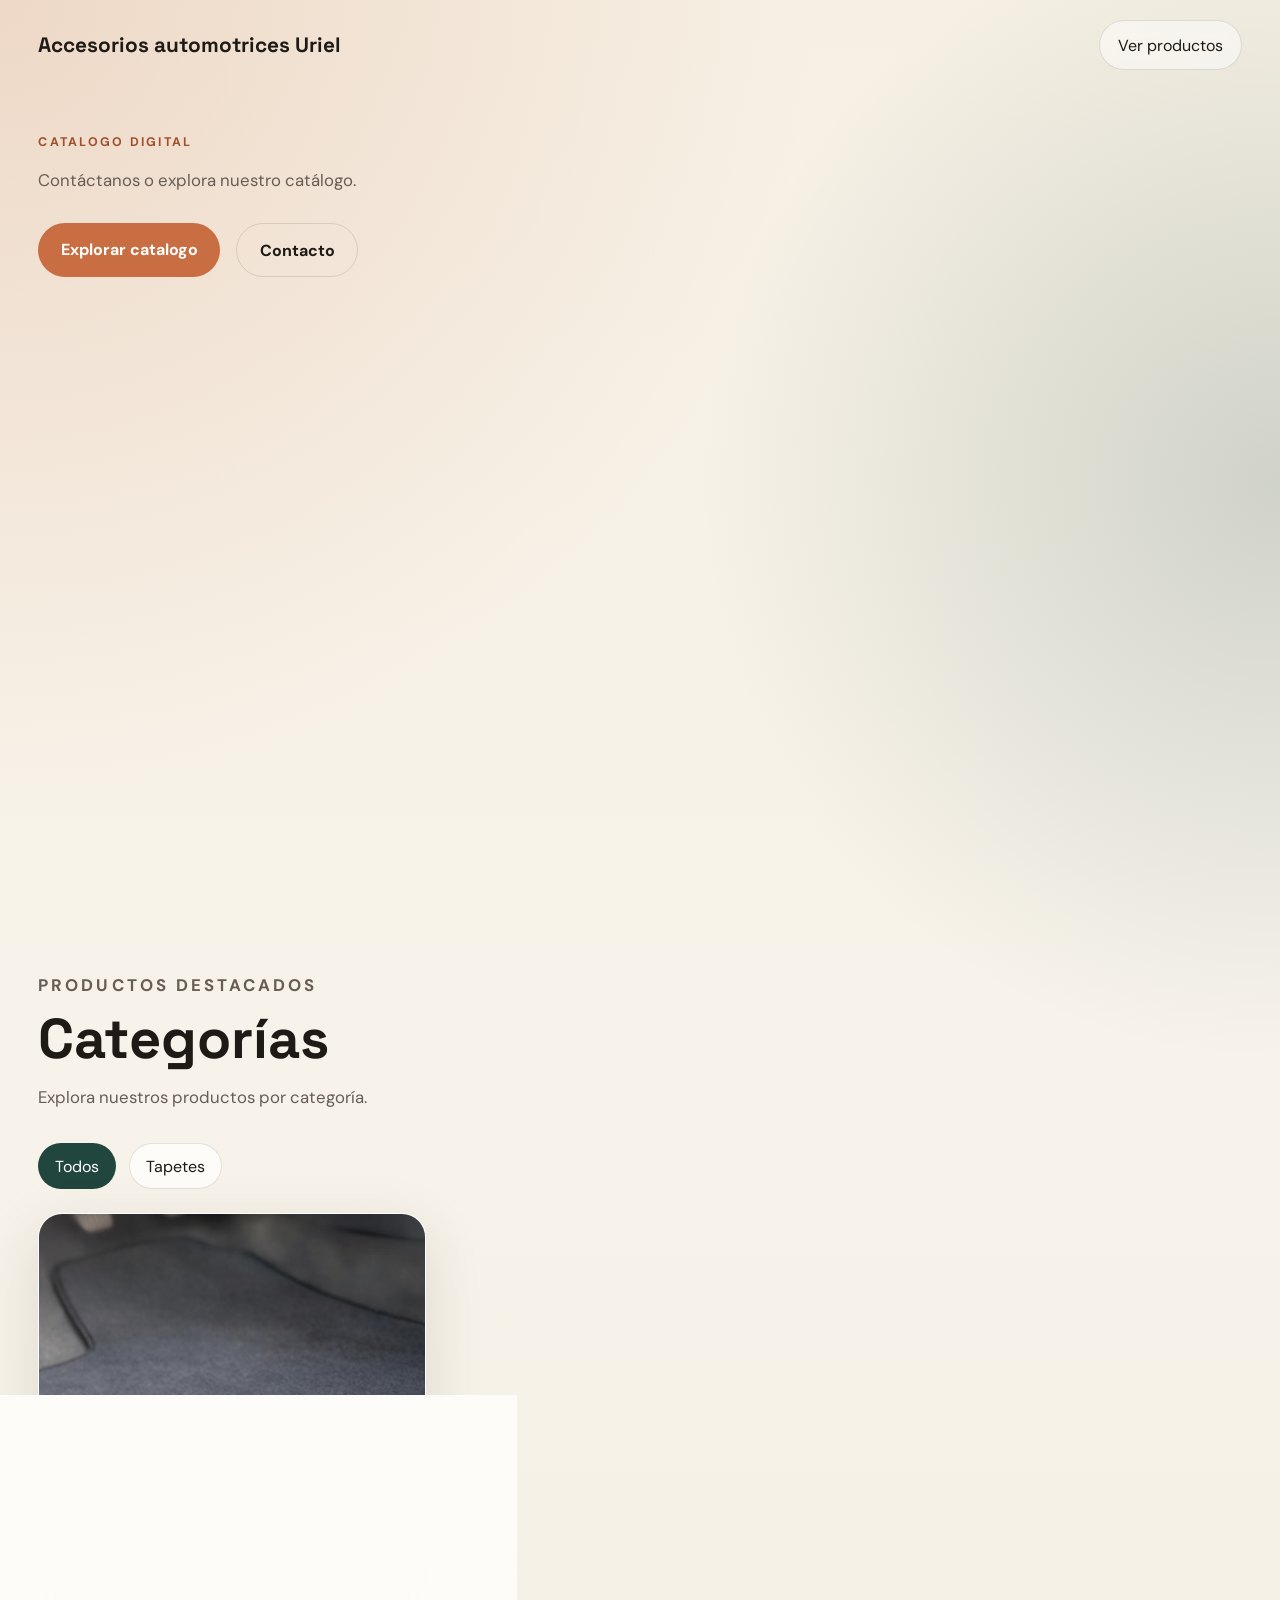
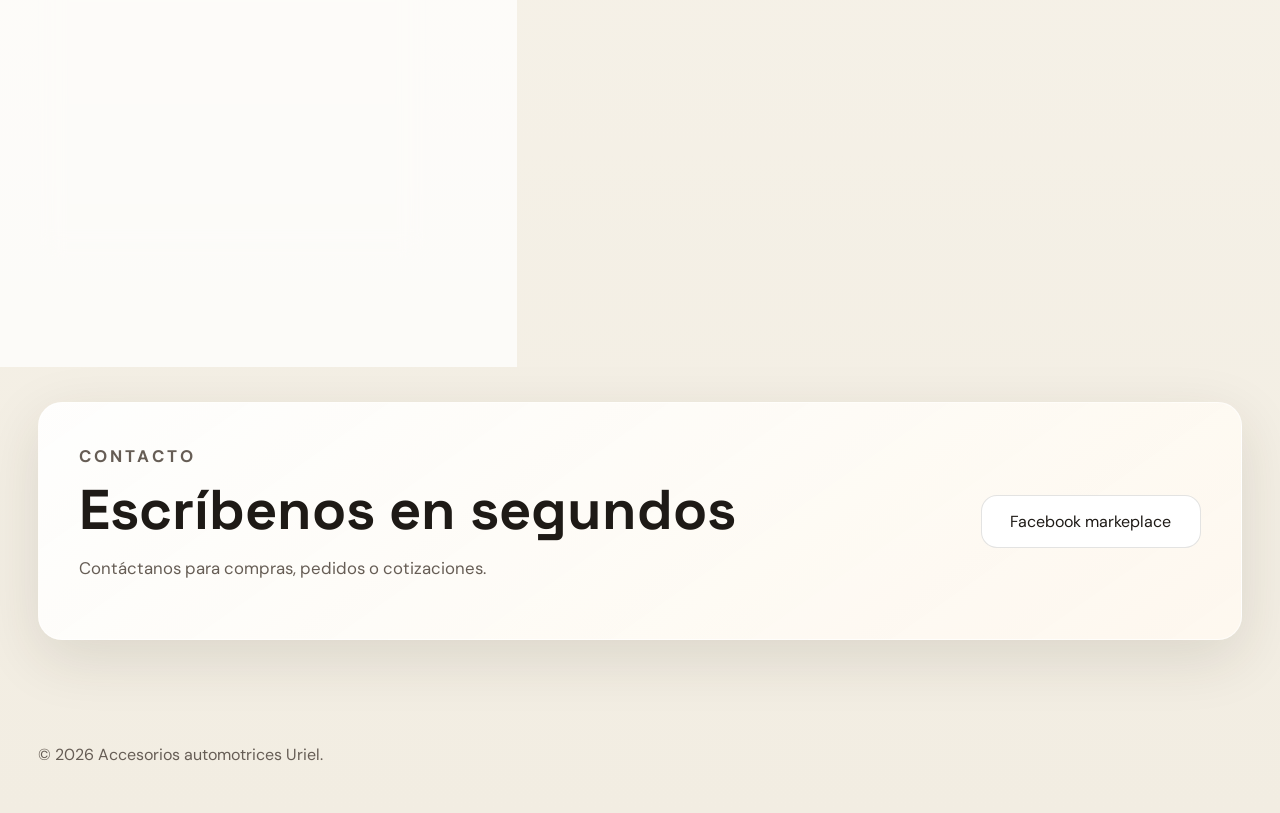
==== index.html @ 3ab57637 "Update index.html" ====
<!DOCTYPE html>
<html lang="es">
<head>
  <meta charset="UTF-8">
  <meta name="viewport" content="width=device-width, initial-scale=1.0">
  <title>Catálogo de Productos</title>
  <meta name="description" content="Catálogo en línea listo para publicar en GitHub Pages.">
  <link rel="preconnect" href="https://fonts.googleapis.com">
  <link rel="preconnect" href="https://fonts.gstatic.com" crossorigin>
  <link href="https://fonts.googleapis.com/css2?family=Space+Grotesk:wght@400;500;700&family=DM+Sans:wght@400;500;700&display=swap" rel="stylesheet">
  <link rel="stylesheet" href="styles.css">
</head>
<body>
 
  <header class="hero">
    <nav class="nav">
      <div class="brand">Accesorios automotrices Uriel</div>
      <a class="nav-link" href="#catalogo">Ver productos</a>
    </nav>
    
    <section class="hero-content">
      <div class="hero-copy">
        <p class="eyebrow">Catalogo digital</p>
        <!-- <h1>Ofrecemos productos ideales para el interior de tu auto</h1> -->
        <p class="hero-text">
         Contáctanos o explora nuestro catálogo.
        </p>
        <div class="hero-actions">
          <a class="button primary" href="#catalogo">Explorar catalogo</a>
          <a class="button secondary" href="#contacto">Contacto</a>
        </div>
      </div>
      <!-- 
      <div class="hero-card">
        <p class="card-label">¿Por qué comprar con nosotros?</p>
        <ul>
          <li>Precio de fabricante</li>
          <li>Sin intermediarios</li>
          <li>Entrega segura</li>
        </ul>
      </div>
       -->
    </section>
    
  </header>
  

  <main>
    <section class="section section-light" id="catalogo">
      <div class="section-heading">
        <p class="eyebrow">Productos destacados</p>
        <h2>Categorías</h2>
        <p>Explora nuestros productos por categoría.</p>
      </div>

      <div class="filters">
        <button class="filter-button active" data-filter="Todos">Todos</button>
      </div>

      <div class="product-grid" id="product-grid"></div>
    </section>

    <!-- 
    <section class="section section-accent">
      <div class="feature-panel">
        <div>
          <p class="eyebrow">Ideal para empezar rapido</p>
          <h2>Tu tienda puede verse profesional sin pagar hosting.</h2>
        </div>
        <div class="feature-list">
          <article>
            <h3>Catalogo visual</h3>
            <p>Tarjetas con imagen, precio, categoria y descripcion corta.</p>
          </article>
          <article>
            <h3>Contacto directo</h3>
            <p>Agrega WhatsApp, Instagram o tu correo para cerrar ventas.</p>
          </article>
          <article>
            <h3>Edicion sencilla</h3>
            <p>Solo cambias el arreglo de productos en JavaScript y listo.</p>
          </article>
        </div>
      </div>
    </section>
    -->
    
    <section class="section section-light" id="contacto">
      <div class="contact-card">
        <div>
          <p class="eyebrow">Contacto</p>
          <h2>Escríbenos en segundos</h2>
          <p>Contáctanos para compras, pedidos o cotizaciones.</p>
        </div>
        <div class="contact-links">
          <!-- <a href="https://wa.me/5210000000000" target="_blank" rel="noreferrer">WhatsApp</a> -->
          <!-- <a href="mailto:ventas@tutienda.com">ventas@tutienda.com</a> -->
          <a href="https://www.facebook.com/marketplace/profile/100003612655198/" target="_blank" rel="noreferrer">Facebook markeplace</a>
        </div>
      </div>
    </section>
  </main>

  <footer class="footer">
    <p>© 2026 Accesorios automotrices Uriel.</p>
  </footer>

  <script src="script.js"></script>
</body>
</html>
---- styles.css ----
:root {
  --bg: #f7f3ea;
  --surface: rgba(255, 255, 255, 0.74);
  --surface-strong: #fffdf8;
  --text: #1e1a16;
  --muted: #665d55;
  --line: rgba(30, 26, 22, 0.12);
  --primary: #c96d42;
  --primary-dark: #9f4f2b;
  --accent: #21463d;
  --accent-soft: #d9eadf;
  --shadow: 0 18px 60px rgba(52, 38, 26, 0.12);
  --radius: 24px;
}

* {
  box-sizing: border-box;
}

html {
  scroll-behavior: smooth;
}

body {
  margin: 0;
  font-family: "DM Sans", sans-serif;
  color: var(--text);
  background:
    radial-gradient(circle at top left, rgba(201, 109, 66, 0.18), transparent 30%),
    radial-gradient(circle at right 20%, rgba(33, 70, 61, 0.18), transparent 25%),
    linear-gradient(180deg, #f6f0e4 0%, #f7f3ea 45%, #f2ede2 100%);
}

a {
  color: inherit;
  text-decoration: none;
}

.hero,
.section,
.footer {
  padding-inline: clamp(1.25rem, 3vw, 3rem);
}

.hero {
  min-height: 100vh;
  padding-top: 1.25rem;
  padding-bottom: 3rem;
}

.nav {
  display: flex;
  justify-content: space-between;
  align-items: center;
  gap: 1rem;
}

.brand,
h1,
h2,
h3 {
  font-family: "Space Grotesk", sans-serif;
}

.brand {
  font-size: 1.3rem;
  font-weight: 700;
}

.nav-link {
  padding: 0.85rem 1.1rem;
  border: 1px solid var(--line);
  border-radius: 999px;
  background: rgba(255, 255, 255, 0.48);
  backdrop-filter: blur(10px);
}

.hero-content {
  display: grid;
  grid-template-columns: 1.3fr 0.7fr;
  gap: 2rem;
  align-items: center;
  padding-top: 4rem;
}

.eyebrow {
  margin: 0 0 0.7rem;
  text-transform: uppercase;
  letter-spacing: 0.18em;
  color: var(--primary-dark);
  font-size: 0.78rem;
  font-weight: 700;
}

h1 {
  margin: 0;
  font-size: clamp(2.8rem, 7vw, 5.8rem);
  line-height: 0.95;
  max-width: 11ch;
}

.hero-text,
.section-heading p,
.contact-card p,
.feature-list p {
  color: var(--muted);
  line-height: 1.65;
  font-size: 1.05rem;
}

.hero-actions {
  display: flex;
  flex-wrap: wrap;
  gap: 1rem;
  margin-top: 1.8rem;
}

.button {
  padding: 0.95rem 1.4rem;
  border-radius: 999px;
  font-weight: 700;
  transition: transform 0.2s ease, background 0.2s ease;
}

.button:hover,
.filter-button:hover,
.contact-links a:hover {
  transform: translateY(-2px);
}

.button.primary {
  background: var(--primary);
  color: white;
}

.button.secondary {
  background: transparent;
  border: 1px solid var(--line);
}

.hero-card,
.product-card,
.feature-panel,
.contact-card {
  border: 1px solid rgba(255, 255, 255, 0.6);
  border-radius: var(--radius);
  box-shadow: var(--shadow);
}

.hero-card {
  padding: 1.6rem;
  background: linear-gradient(160deg, rgba(33, 70, 61, 0.96), rgba(19, 39, 34, 0.9));
  color: #f5f0e8;
  transform: rotate(2deg);
}

.card-label {
  font-size: 0.8rem;
  text-transform: uppercase;
  letter-spacing: 0.16em;
  opacity: 0.8;
}

.hero-card ul {
  margin: 1rem 0 0;
  padding-left: 1.1rem;
  line-height: 1.9;
}

.section {
  padding-top: 4.5rem;
  padding-bottom: 4.5rem;
}

.section-heading {
  max-width: 44rem;
  margin-bottom: 2rem;
}

h2 {
  margin: 0 0 0.8rem;
  font-size: clamp(2rem, 5vw, 3.5rem);
  line-height: 1;
}

.filters {
  display: flex;
  flex-wrap: wrap;
  gap: 0.8rem;
  margin-bottom: 1.5rem;
}

.filter-button {
  border: 1px solid var(--line);
  background: rgba(255, 255, 255, 0.7);
  color: var(--text);
  padding: 0.7rem 1rem;
  border-radius: 999px;
  cursor: pointer;
  font: inherit;
  transition: all 0.2s ease;
}

.filter-button.active {
  background: var(--accent);
  color: white;
  border-color: transparent;
}

.product-grid {
  display: grid;
  grid-template-columns: repeat(3, minmax(0, 1fr));
  gap: 1.25rem;
}

.product-card {
  overflow: hidden;
  background: var(--surface);
  backdrop-filter: blur(12px);
}

.product-card img {
  width: 100%;
  aspect-ratio: 4 / 3;
  object-fit: cover;
  display: block;
}

.product-thumbs {
  display: grid;
  grid-template-columns: repeat(3, 1fr);
  gap: 0.55rem;
  padding: 0.75rem 0.75rem 0;
}

.product-thumb {
  padding: 0;
  border: 2px solid transparent;
  border-radius: 16px;
  overflow: hidden;
  background: white;
  cursor: pointer;
  transition: transform 0.2s ease, border-color 0.2s ease;
}

.product-thumb.active {
  border-color: var(--primary);
}

.product-thumb img {
  aspect-ratio: 1 / 1;
}

.product-card-content {
  padding: 1.15rem;
}

.product-meta {
  display: flex;
  justify-content: space-between;
  align-items: center;
  gap: 0.8rem;
  margin-bottom: 0.6rem;
}

.product-category {
  font-size: 0.82rem;
  text-transform: uppercase;
  letter-spacing: 0.12em;
  color: var(--primary-dark);
}

.product-price {
  font-weight: 700;
}

.product-card h3 {
  margin: 0 0 0.55rem;
  font-size: 1.25rem;
}

.product-card p {
  margin: 0;
  color: var(--muted);
  line-height: 1.55;
}

.section-accent {
  background: linear-gradient(180deg, rgba(33, 70, 61, 0.08), rgba(33, 70, 61, 0.02));
}

.feature-panel {
  padding: clamp(1.4rem, 3vw, 2.4rem);
  background: var(--surface-strong);
  display: grid;
  grid-template-columns: 0.9fr 1.1fr;
  gap: 2rem;
}

.feature-list {
  display: grid;
  gap: 1rem;
}

.feature-list article {
  padding: 1rem 1.1rem;
  background: var(--accent-soft);
  border-radius: 18px;
}

.feature-list h3 {
  margin: 0 0 0.45rem;
}

.contact-card {
  padding: clamp(1.4rem, 4vw, 2.5rem);
  background: linear-gradient(145deg, rgba(255, 255, 255, 0.92), rgba(255, 249, 240, 0.88));
  display: flex;
  justify-content: space-between;
  gap: 2rem;
  align-items: center;
}

.contact-links {
  display: grid;
  gap: 0.8rem;
}

.contact-links a {
  padding: 0.95rem 1.1rem;
  background: white;
  border-radius: 16px;
  border: 1px solid var(--line);
  min-width: 220px;
  text-align: center;
  transition: transform 0.2s ease;
}

.footer {
  padding-top: 1rem;
  padding-bottom: 2rem;
  color: var(--muted);
}

@media (max-width: 960px) {
  .hero-content,
  .feature-panel,
  .contact-card,
  .product-grid {
    grid-template-columns: 1fr;
  }

  .contact-card {
    display: grid;
  }

  .hero-card {
    transform: none;
  }
}

@media (max-width: 640px) {
  .hero {
    min-height: auto;
  }

  h1 {
    max-width: 12ch;
  }

  .nav {
    flex-direction: column;
    align-items: flex-start;
  }

  .contact-links a {
    min-width: 0;
  }
}
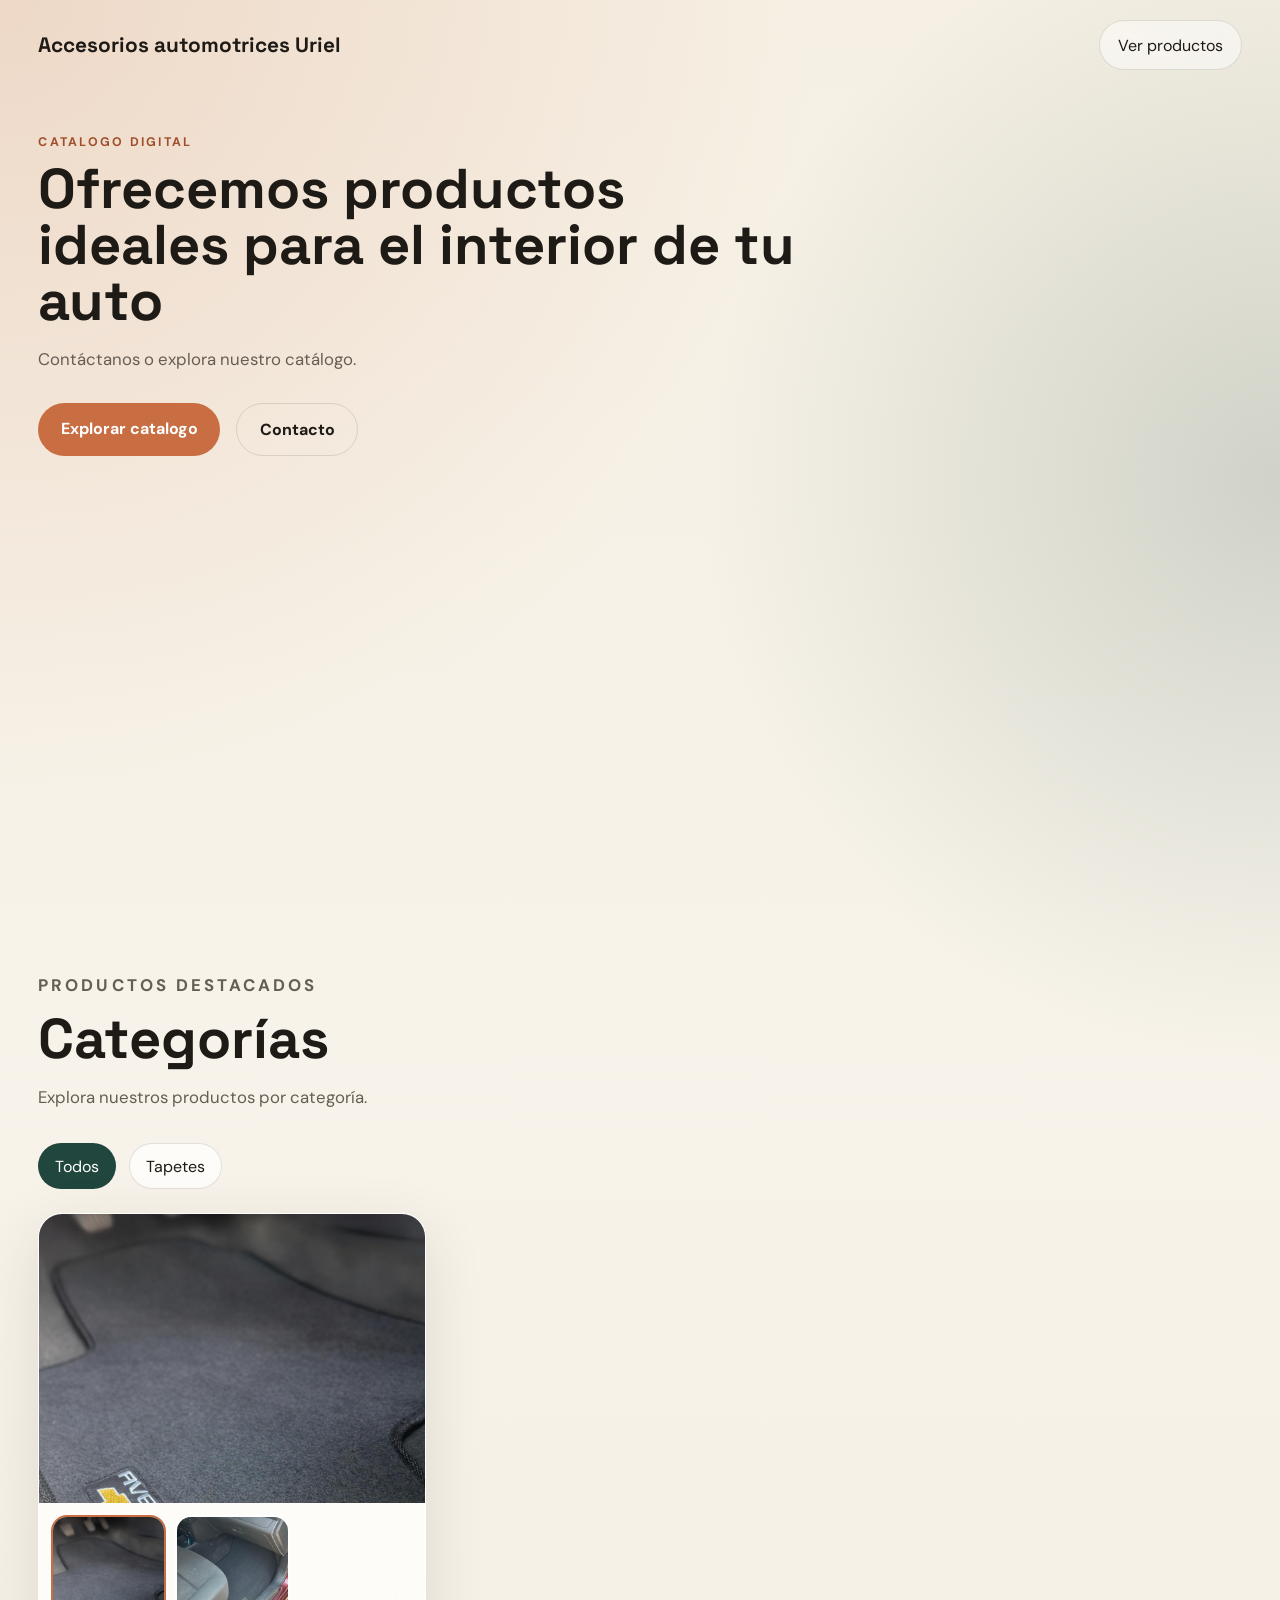
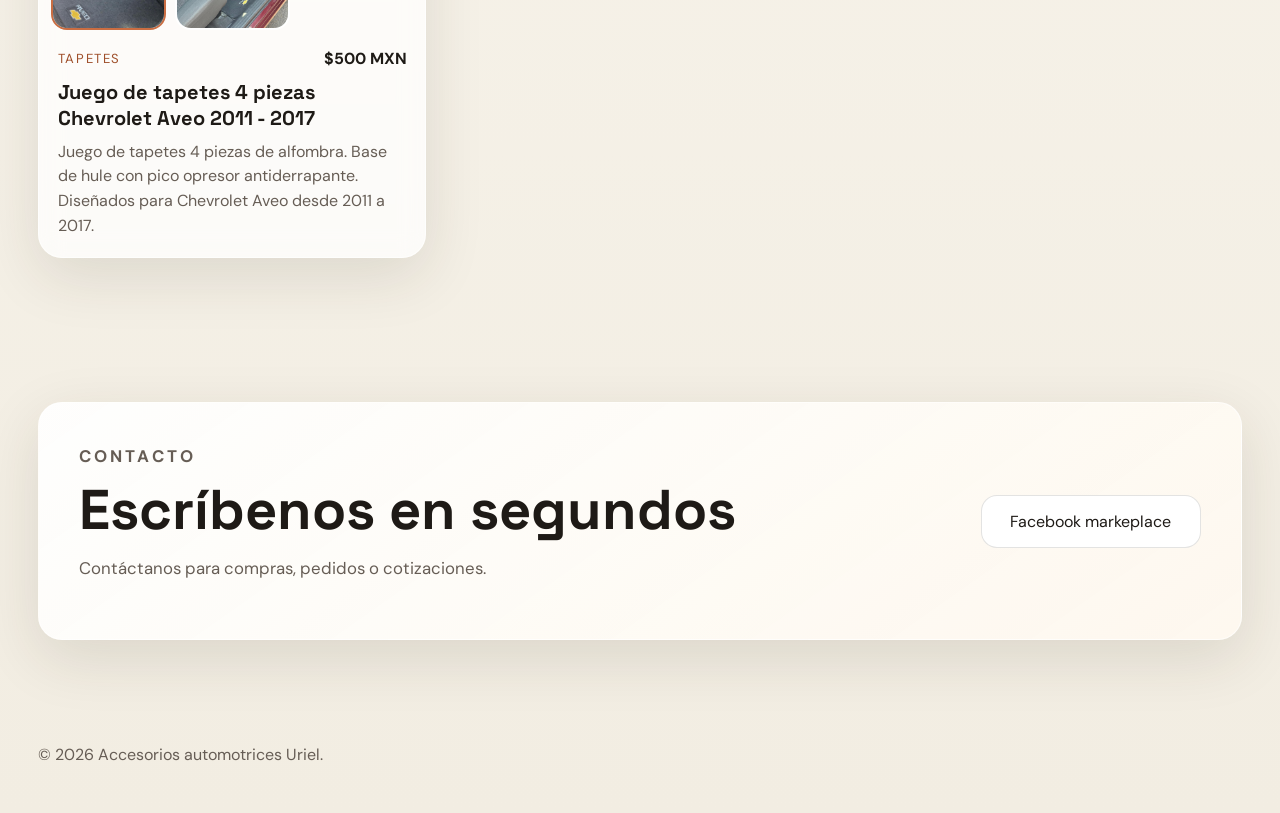
==== commit 961fbefa: "Update index.html" ====
--- a/index.html
+++ b/index.html
@@ -21,7 +21,7 @@
     <section class="hero-content">
       <div class="hero-copy">
         <p class="eyebrow">Catalogo digital</p>
-        <!-- <h1>Ofrecemos productos ideales para el interior de tu auto</h1> -->
+        <h2>Ofrecemos productos ideales para el interior de tu auto</h2>
         <p class="hero-text">
          Contáctanos o explora nuestro catálogo.
         </p>
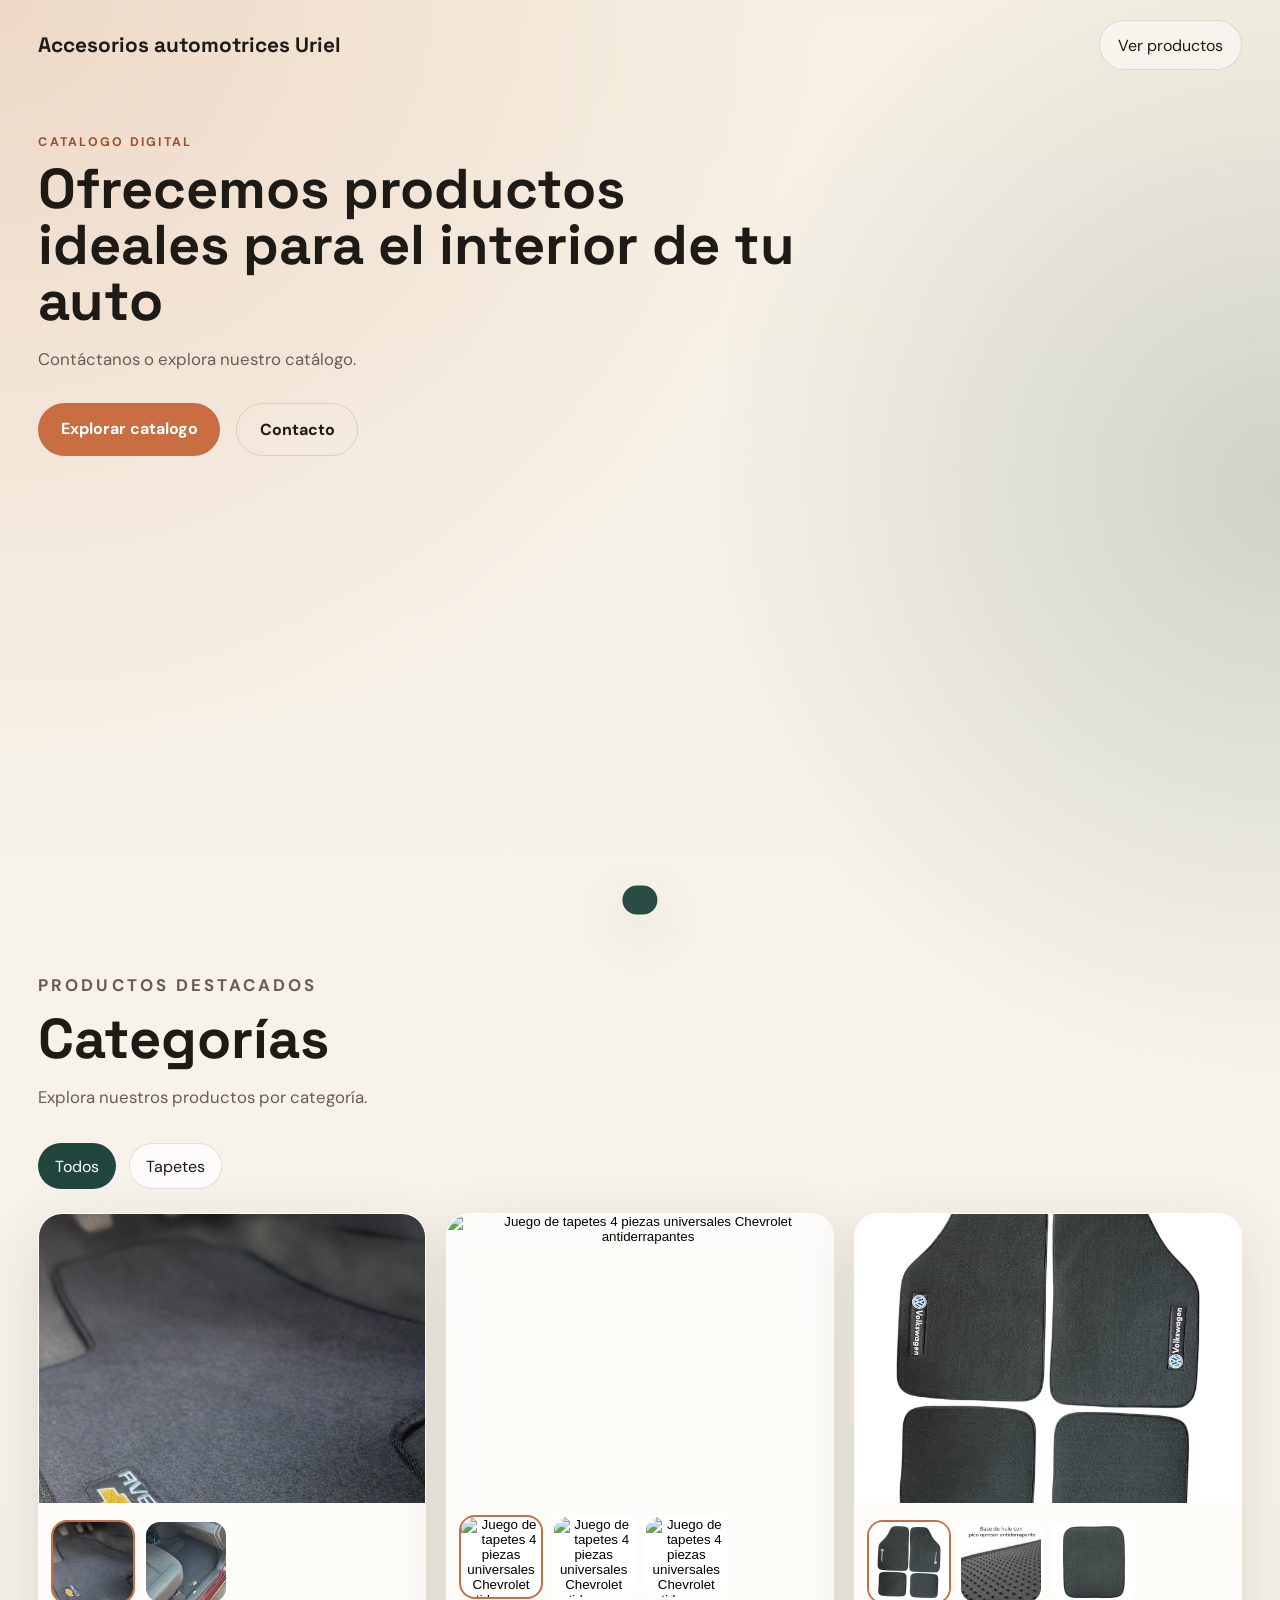
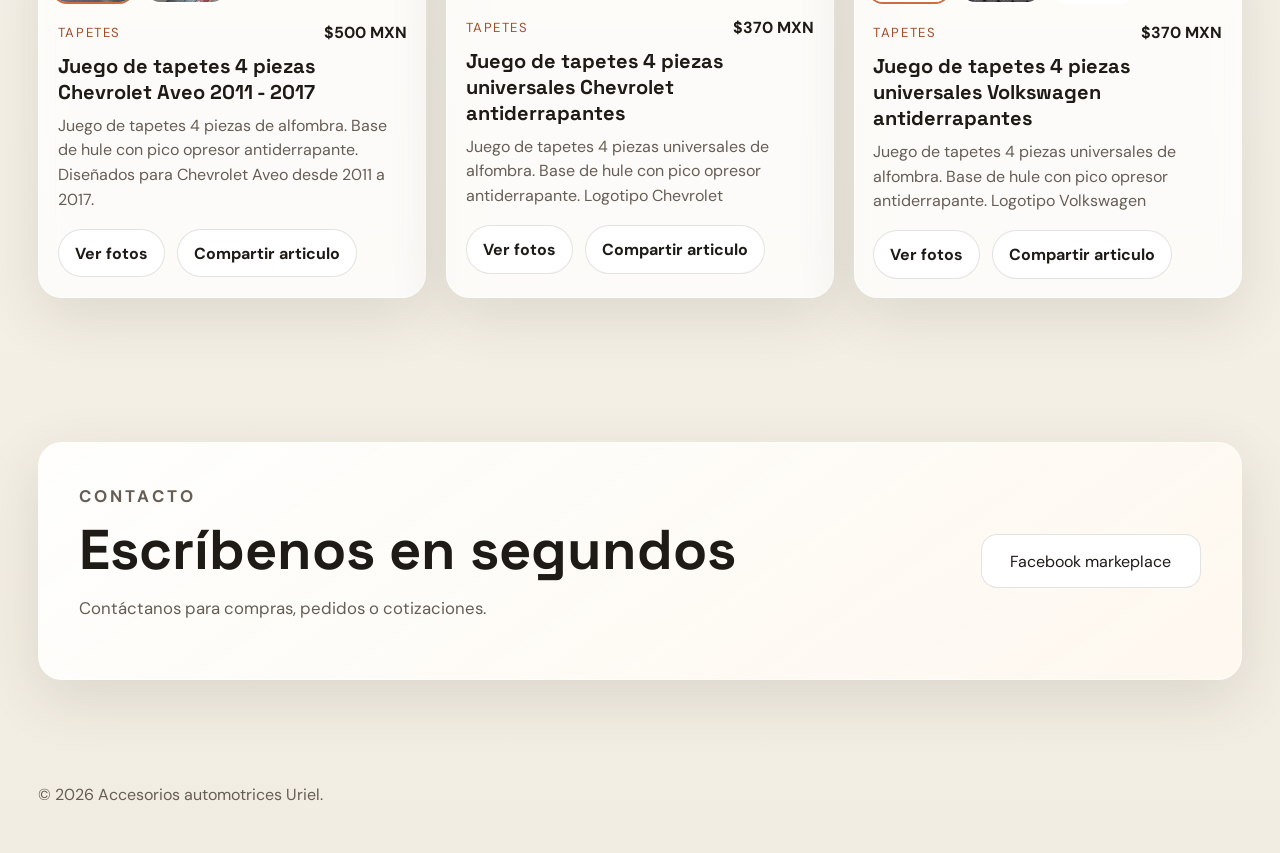
==== commit 0a34138a: "Update index.html" ====
--- a/index.html
+++ b/index.html
@@ -104,6 +104,36 @@
   <footer class="footer">
     <p>© 2026 Accesorios automotrices Uriel.</p>
   </footer>
+  
+  <dialog class="gallery-modal" id="gallery-modal" aria-labelledby="gallery-title">
+    <div class="gallery-shell">
+      <button class="gallery-close" id="gallery-close" type="button" aria-label="Cerrar galeria">×</button>
+      <div class="gallery-topbar">
+        <div>
+          <p class="eyebrow">Galeria del producto</p>
+          <h2 id="gallery-title">Producto</h2>
+        </div>
+        <button class="share-button modal-share-button" id="modal-share-button" type="button">Compartir articulo</button>
+      </div>
+
+      <div class="gallery-stage">
+        <button class="gallery-nav" id="gallery-prev" type="button" aria-label="Imagen anterior">‹</button>
+        <img class="gallery-image" id="gallery-image" src="" alt="">
+        <button class="gallery-nav" id="gallery-next" type="button" aria-label="Imagen siguiente">›</button>
+      </div>
+
+      <div class="gallery-toolbar">
+        <p class="gallery-counter" id="gallery-counter">1 / 1</p>
+        <div class="gallery-thumb-pager">
+          <button class="thumb-page-button" id="thumb-page-prev" type="button" aria-label="Pagina anterior de miniaturas">‹</button>
+          <div class="gallery-thumbs" id="gallery-thumbs"></div>
+          <button class="thumb-page-button" id="thumb-page-next" type="button" aria-label="Pagina siguiente de miniaturas">›</button>
+        </div>
+      </div>
+    </div>
+  </dialog>
+
+  <div class="share-toast" id="share-toast" aria-live="polite"></div>
 
   <script src="script.js"></script>
 </body>
--- a/styles.css
+++ b/styles.css
@@ -226,9 +226,17 @@
   display: block;
 }
 
+.product-image-button {
+  padding: 0;
+  border: 0;
+  background: transparent;
+  cursor: zoom-in;
+  width: 100%;
+}
+
 .product-thumbs {
   display: grid;
-  grid-template-columns: repeat(3, 1fr);
+  grid-template-columns: repeat(4, 1fr);
   gap: 0.55rem;
   padding: 0.75rem 0.75rem 0;
 }
@@ -251,6 +259,21 @@
   aspect-ratio: 1 / 1;
 }
 
+.product-thumb.more-thumbs {
+  position: relative;
+  color: white;
+}
+
+.product-thumb.more-thumbs::after {
+  content: attr(data-more-label);
+  position: absolute;
+  inset: 0;
+  display: grid;
+  place-items: center;
+  font-weight: 700;
+  background: rgba(30, 26, 22, 0.55);
+}
+
 .product-card-content {
   padding: 1.15rem;
 }
@@ -285,6 +308,33 @@
   line-height: 1.55;
 }
 
+.product-actions {
+  display: flex;
+  gap: 0.75rem;
+  margin-top: 1rem;
+}
+
+.product-action-button,
+.share-button {
+  padding: 0.8rem 1rem;
+  border-radius: 999px;
+  border: 1px solid var(--line);
+  background: rgba(255, 255, 255, 0.92);
+  color: var(--text);
+  cursor: pointer;
+  font: inherit;
+  font-weight: 700;
+  transition: transform 0.2s ease, border-color 0.2s ease;
+}
+
+.product-action-button:hover,
+.share-button:hover,
+.gallery-close:hover,
+.gallery-nav:hover,
+.thumb-page-button:hover {
+  transform: translateY(-2px);
+}
+
 .section-accent {
   background: linear-gradient(180deg, rgba(33, 70, 61, 0.08), rgba(33, 70, 61, 0.02));
 }
@@ -340,6 +390,139 @@
   padding-top: 1rem;
   padding-bottom: 2rem;
   color: var(--muted);
+}
+
+.gallery-modal {
+  width: min(1100px, calc(100vw - 2rem));
+  max-height: calc(100vh - 2rem);
+  padding: 0;
+  border: 0;
+  border-radius: 28px;
+  background: transparent;
+}
+
+.gallery-modal::backdrop {
+  background: rgba(16, 14, 12, 0.72);
+  backdrop-filter: blur(8px);
+}
+
+.gallery-shell {
+  position: relative;
+  padding: 1.2rem;
+  border-radius: 28px;
+  background: #fffaf2;
+  box-shadow: 0 24px 80px rgba(0, 0, 0, 0.28);
+}
+
+.gallery-close {
+  position: absolute;
+  top: 1rem;
+  right: 1rem;
+  width: 42px;
+  height: 42px;
+  border-radius: 999px;
+  border: 1px solid var(--line);
+  background: white;
+  font-size: 1.5rem;
+  cursor: pointer;
+}
+
+.gallery-topbar {
+  display: flex;
+  justify-content: space-between;
+  gap: 1rem;
+  align-items: end;
+  padding-right: 3.4rem;
+}
+
+.gallery-stage {
+  margin-top: 1rem;
+  display: grid;
+  grid-template-columns: 56px minmax(0, 1fr) 56px;
+  gap: 1rem;
+  align-items: center;
+}
+
+.gallery-image {
+  width: 100%;
+  max-height: 68vh;
+  object-fit: contain;
+  border-radius: 24px;
+  background: #f0eadf;
+}
+
+.gallery-nav,
+.thumb-page-button {
+  width: 100%;
+  min-height: 56px;
+  border-radius: 20px;
+  border: 1px solid var(--line);
+  background: white;
+  cursor: pointer;
+  font-size: 1.6rem;
+}
+
+.gallery-toolbar {
+  display: grid;
+  gap: 0.9rem;
+  margin-top: 1rem;
+}
+
+.gallery-counter {
+  margin: 0;
+  font-weight: 700;
+  color: var(--muted);
+}
+
+.gallery-thumb-pager {
+  display: grid;
+  grid-template-columns: 56px minmax(0, 1fr) 56px;
+  gap: 0.8rem;
+  align-items: center;
+}
+
+.gallery-thumbs {
+  display: grid;
+  grid-template-columns: repeat(6, minmax(0, 1fr));
+  gap: 0.7rem;
+}
+
+.gallery-thumb {
+  padding: 0;
+  border: 2px solid transparent;
+  border-radius: 16px;
+  overflow: hidden;
+  background: white;
+  cursor: pointer;
+}
+
+.gallery-thumb.active {
+  border-color: var(--primary);
+}
+
+.gallery-thumb img {
+  width: 100%;
+  aspect-ratio: 1 / 1;
+  object-fit: cover;
+  display: block;
+}
+
+.share-toast {
+  position: fixed;
+  left: 50%;
+  bottom: 1.25rem;
+  transform: translateX(-50%) translateY(120%);
+  padding: 0.9rem 1.1rem;
+  border-radius: 999px;
+  background: rgba(33, 70, 61, 0.96);
+  color: white;
+  box-shadow: var(--shadow);
+  transition: transform 0.25s ease;
+  z-index: 20;
+}
+
+.share-toast.visible {
+  transform: translateX(-50%) translateY(0);
 }
 
 @media (max-width: 960px) {
@@ -357,6 +540,22 @@
   .hero-card {
     transform: none;
   }
+
+  .gallery-topbar,
+  .gallery-stage,
+  .gallery-thumb-pager {
+    grid-template-columns: 1fr;
+  }
+
+  .gallery-nav,
+  .thumb-page-button,
+  .modal-share-button {
+    width: 100%;
+  }
+
+  .gallery-thumbs {
+    grid-template-columns: repeat(3, minmax(0, 1fr));
+  }
 }
 
 @media (max-width: 640px) {
@@ -376,4 +575,12 @@
   .contact-links a {
     min-width: 0;
   }
-}
+
+  .product-actions {
+    flex-direction: column;
+  }
+
+  .product-thumbs {
+    grid-template-columns: repeat(3, 1fr);
+  }
+}
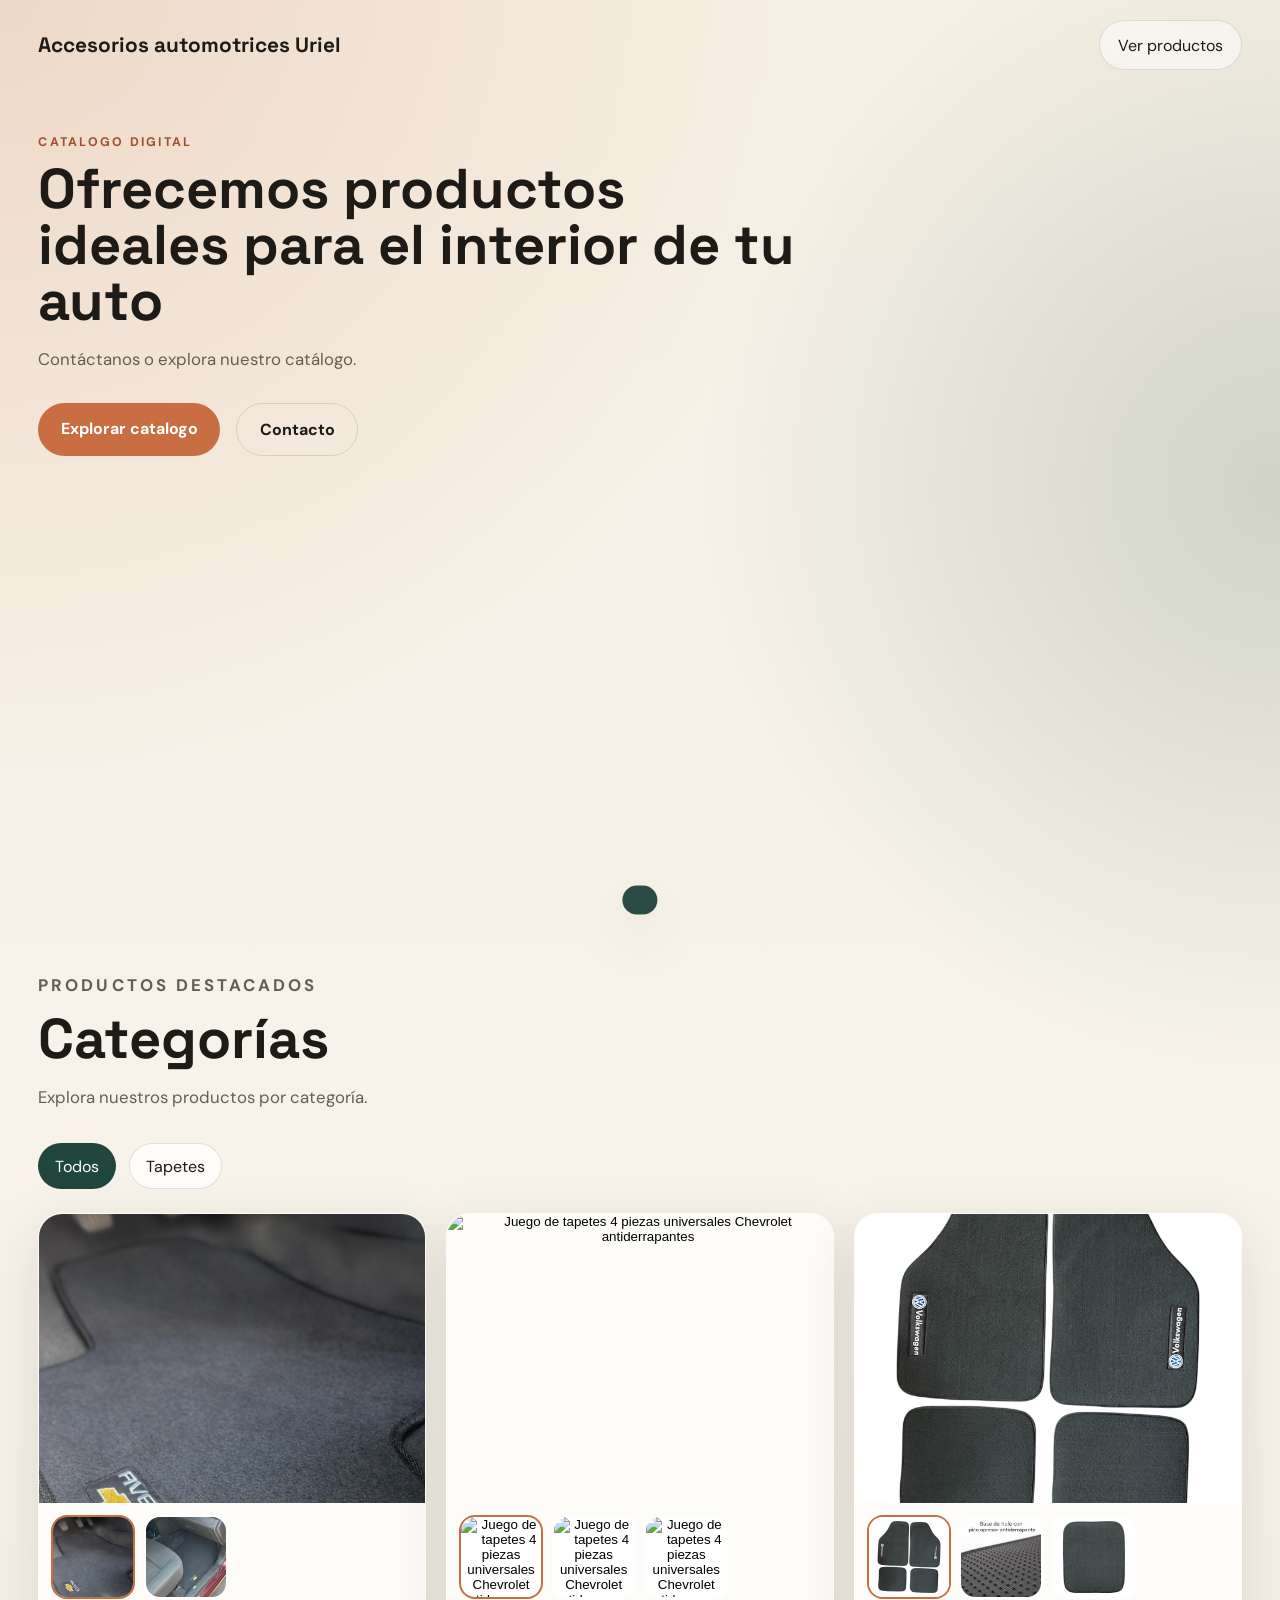
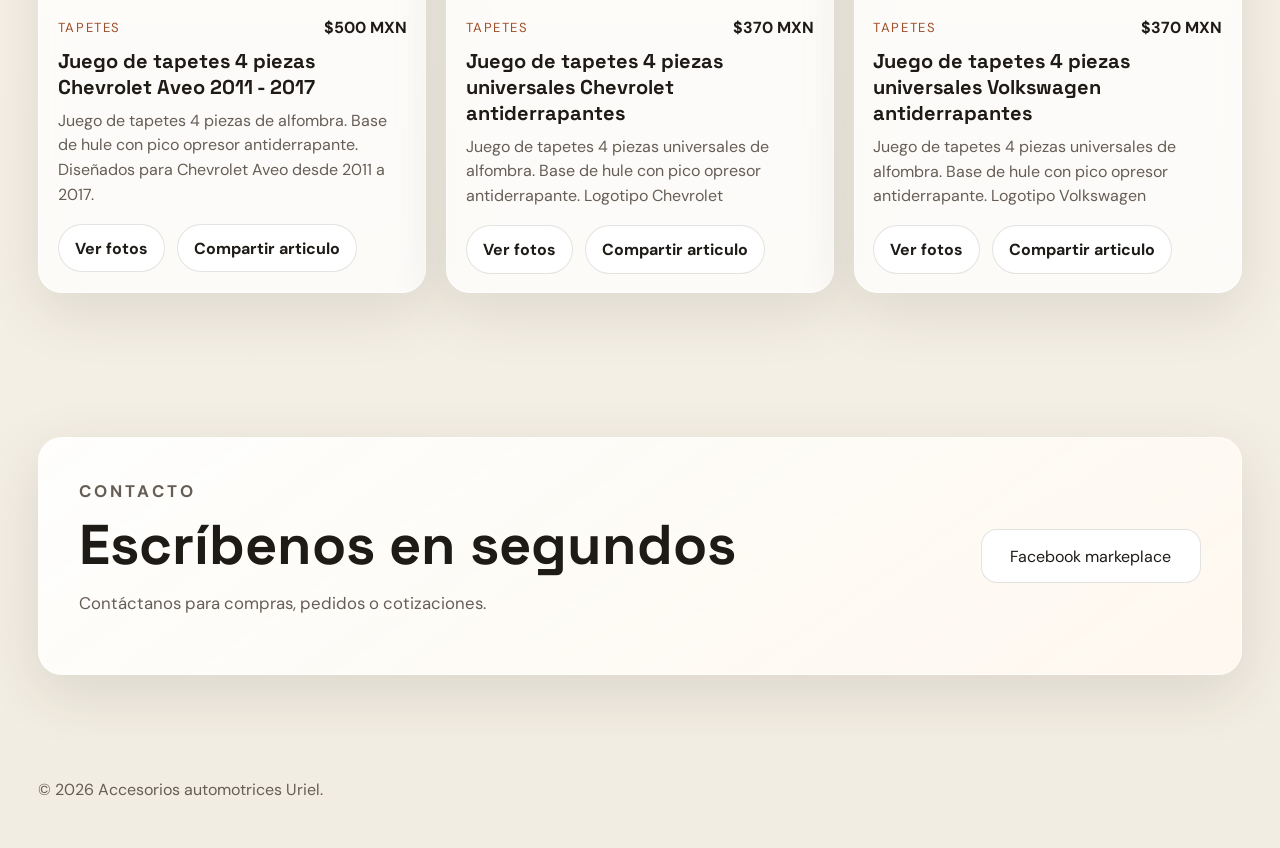
==== commit 54b59eef: "Update index.html" ====
--- a/index.html
+++ b/index.html
@@ -138,3 +138,4 @@
   <script src="script.js"></script>
 </body>
 </html>
+
--- a/styles.css
+++ b/styles.css
@@ -230,8 +230,9 @@
   padding: 0;
   border: 0;
   background: transparent;
-  cursor: zoom-in;
+  cursor: pointer;
   width: 100%;
+  display: block;
 }
 
 .product-thumbs {
@@ -242,6 +243,7 @@
 }
 
 .product-thumb {
+  display: block;
   padding: 0;
   border: 2px solid transparent;
   border-radius: 16px;
@@ -315,7 +317,8 @@
 }
 
 .product-action-button,
-.share-button {
+.share-button,
+.back-link {
   padding: 0.8rem 1rem;
   border-radius: 999px;
   border: 1px solid var(--line);
@@ -329,7 +332,7 @@
 
 .product-action-button:hover,
 .share-button:hover,
-.gallery-close:hover,
+.back-link:hover,
 .gallery-nav:hover,
 .thumb-page-button:hover {
   transform: translateY(-2px);
@@ -392,68 +395,9 @@
   color: var(--muted);
 }
 
-.gallery-modal {
-  width: min(1100px, calc(100vw - 2rem));
-  max-height: calc(100vh - 2rem);
-  padding: 0;
-  border: 0;
-  border-radius: 28px;
-  background: transparent;
-}
-
-.gallery-modal::backdrop {
-  background: rgba(16, 14, 12, 0.72);
-  backdrop-filter: blur(8px);
-}
-
-.gallery-shell {
-  position: relative;
-  padding: 1.2rem;
-  border-radius: 28px;
-  background: #fffaf2;
-  box-shadow: 0 24px 80px rgba(0, 0, 0, 0.28);
-}
-
-.gallery-close {
-  position: absolute;
-  top: 1rem;
-  right: 1rem;
-  width: 42px;
-  height: 42px;
-  border-radius: 999px;
-  border: 1px solid var(--line);
-  background: white;
-  font-size: 1.5rem;
-  cursor: pointer;
-}
-
-.gallery-topbar {
-  display: flex;
-  justify-content: space-between;
-  gap: 1rem;
-  align-items: end;
-  padding-right: 3.4rem;
-}
-
-.gallery-stage {
-  margin-top: 1rem;
-  display: grid;
-  grid-template-columns: 56px minmax(0, 1fr) 56px;
-  gap: 1rem;
-  align-items: center;
-}
-
-.gallery-image {
-  width: 100%;
-  max-height: 68vh;
-  object-fit: contain;
-  border-radius: 24px;
-  background: #f0eadf;
-}
-
 .gallery-nav,
 .thumb-page-button {
-  width: 100%;
+  min-width: 56px;
   min-height: 56px;
   border-radius: 20px;
   border: 1px solid var(--line);
@@ -462,23 +406,10 @@
   font-size: 1.6rem;
 }
 
-.gallery-toolbar {
-  display: grid;
-  gap: 0.9rem;
-  margin-top: 1rem;
-}
-
 .gallery-counter {
   margin: 0;
   font-weight: 700;
   color: var(--muted);
-}
-
-.gallery-thumb-pager {
-  display: grid;
-  grid-template-columns: 56px minmax(0, 1fr) 56px;
-  gap: 0.8rem;
-  align-items: center;
 }
 
 .gallery-thumbs {
@@ -525,6 +456,87 @@
   transform: translateX(-50%) translateY(0);
 }
 
+.product-page {
+  min-height: 100vh;
+  padding: clamp(1.25rem, 3vw, 3rem);
+}
+
+.product-detail-shell {
+  max-width: 1200px;
+  margin: 0 auto;
+}
+
+.back-link {
+  display: inline-flex;
+  align-items: center;
+  gap: 0.4rem;
+  margin-bottom: 1.4rem;
+}
+
+.product-detail-grid {
+  display: grid;
+  grid-template-columns: 1.1fr 0.9fr;
+  gap: 1.5rem;
+  align-items: start;
+}
+
+.detail-gallery,
+.detail-copy,
+.product-not-found {
+  background: rgba(255, 255, 255, 0.76);
+  border: 1px solid rgba(255, 255, 255, 0.6);
+  border-radius: var(--radius);
+  box-shadow: var(--shadow);
+  backdrop-filter: blur(12px);
+}
+
+.detail-gallery {
+  padding: 1rem;
+}
+
+.detail-main-image {
+  width: 100%;
+  aspect-ratio: 4 / 3;
+  object-fit: cover;
+  border-radius: 20px;
+  background: #f0eadf;
+  display: block;
+}
+
+.detail-gallery-controls,
+.detail-thumb-strip {
+  display: flex;
+  gap: 0.8rem;
+  align-items: center;
+  margin-top: 1rem;
+}
+
+.detail-thumb-strip .gallery-thumbs {
+  flex: 1;
+  grid-template-columns: repeat(4, minmax(0, 1fr));
+}
+
+.detail-copy {
+  padding: clamp(1.2rem, 3vw, 2rem);
+}
+
+.detail-price {
+  font-family: "Space Grotesk", sans-serif;
+  font-size: 1.8rem;
+  font-weight: 700;
+  margin: 0 0 1rem;
+}
+
+.detail-description {
+  color: var(--muted);
+  line-height: 1.7;
+  font-size: 1.05rem;
+}
+
+.product-not-found {
+  padding: clamp(1.4rem, 4vw, 2.4rem);
+}
+
 @media (max-width: 960px) {
   .hero-content,
   .feature-panel,
@@ -541,16 +553,8 @@
     transform: none;
   }
 
-  .gallery-topbar,
-  .gallery-stage,
-  .gallery-thumb-pager {
+  .product-detail-grid {
     grid-template-columns: 1fr;
-  }
-
-  .gallery-nav,
-  .thumb-page-button,
-  .modal-share-button {
-    width: 100%;
   }
 
   .gallery-thumbs {
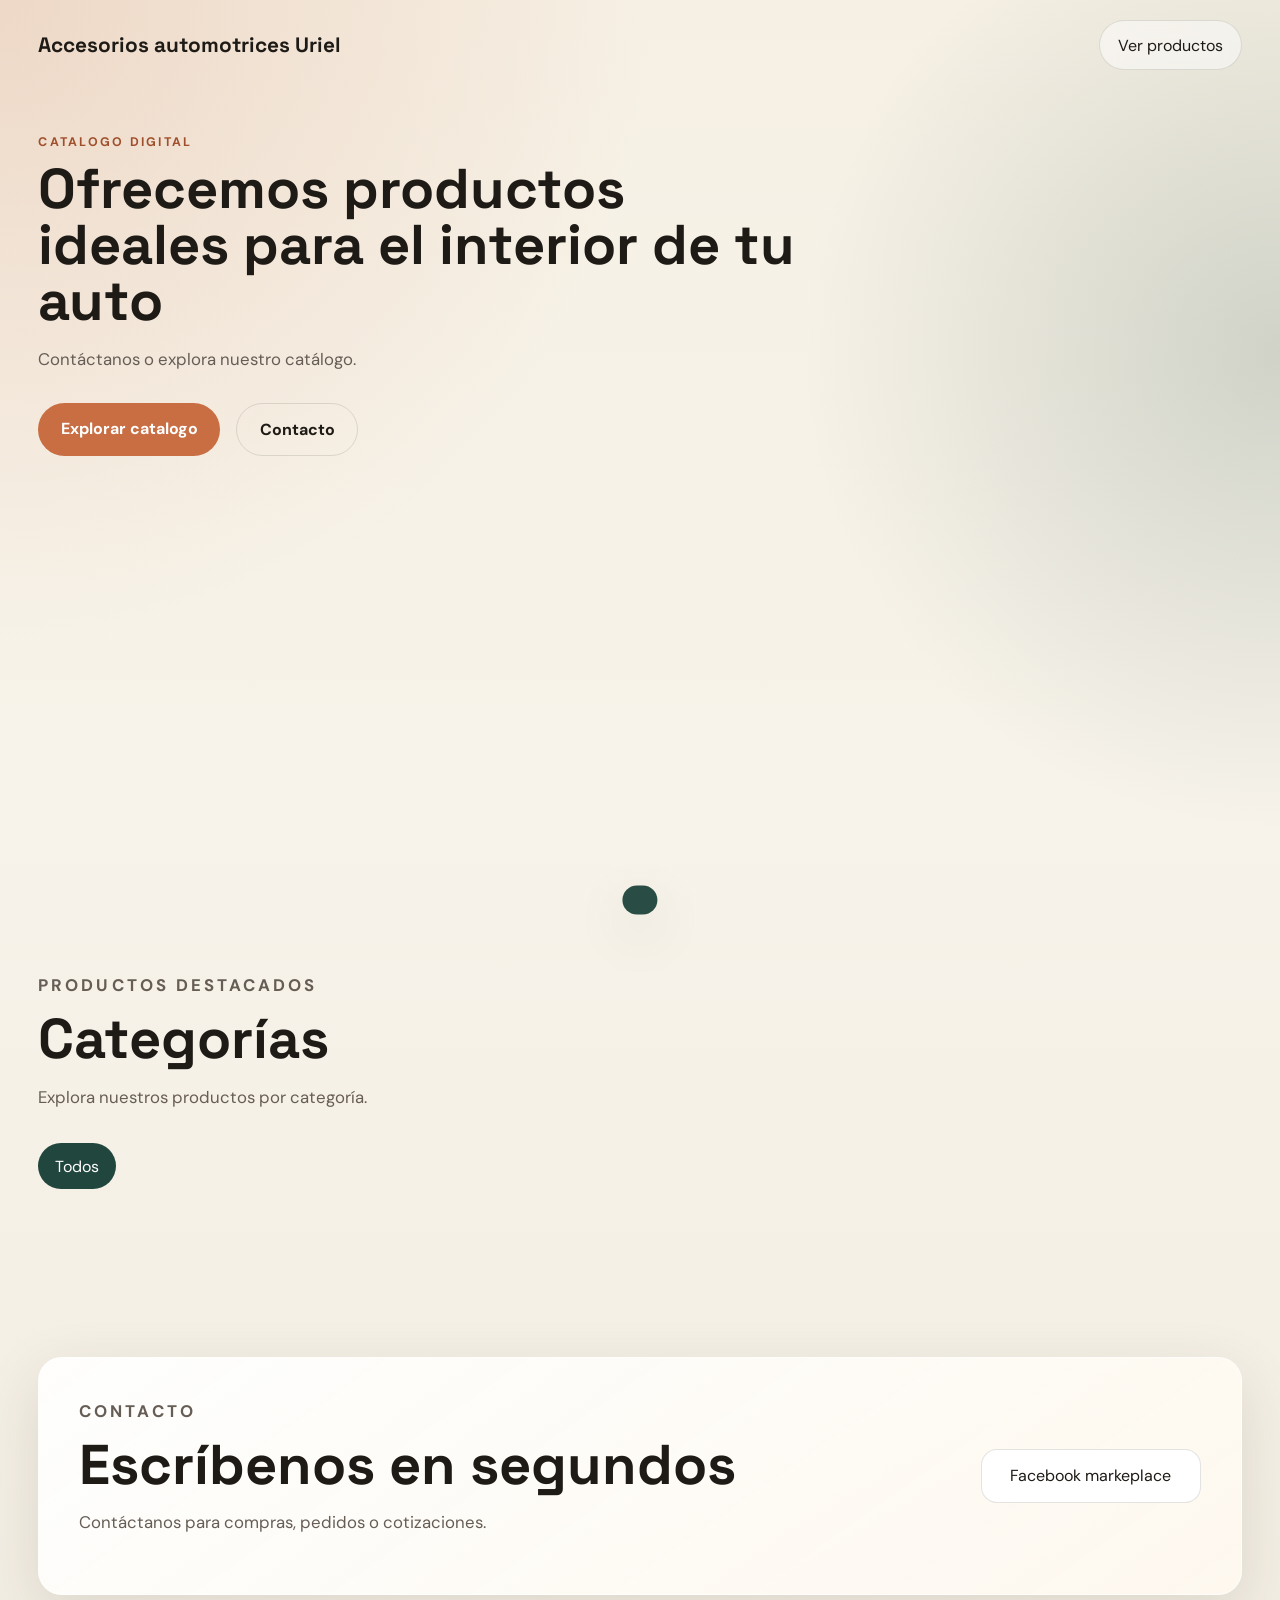
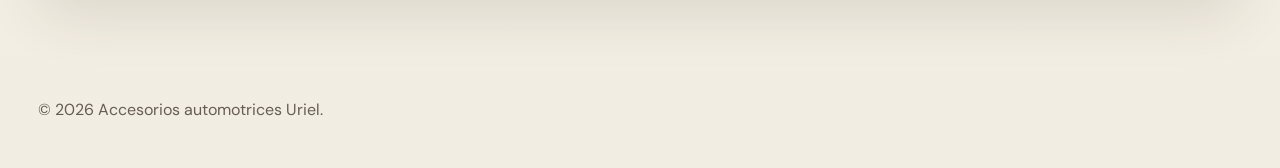
==== commit 71112a99: "Update index.html" ====
--- a/index.html
+++ b/index.html
@@ -105,36 +105,9 @@
     <p>© 2026 Accesorios automotrices Uriel.</p>
   </footer>
   
-  <dialog class="gallery-modal" id="gallery-modal" aria-labelledby="gallery-title">
-    <div class="gallery-shell">
-      <button class="gallery-close" id="gallery-close" type="button" aria-label="Cerrar galeria">×</button>
-      <div class="gallery-topbar">
-        <div>
-          <p class="eyebrow">Galeria del producto</p>
-          <h2 id="gallery-title">Producto</h2>
-        </div>
-        <button class="share-button modal-share-button" id="modal-share-button" type="button">Compartir articulo</button>
-      </div>
-
-      <div class="gallery-stage">
-        <button class="gallery-nav" id="gallery-prev" type="button" aria-label="Imagen anterior">‹</button>
-        <img class="gallery-image" id="gallery-image" src="" alt="">
-        <button class="gallery-nav" id="gallery-next" type="button" aria-label="Imagen siguiente">›</button>
-      </div>
-
-      <div class="gallery-toolbar">
-        <p class="gallery-counter" id="gallery-counter">1 / 1</p>
-        <div class="gallery-thumb-pager">
-          <button class="thumb-page-button" id="thumb-page-prev" type="button" aria-label="Pagina anterior de miniaturas">‹</button>
-          <div class="gallery-thumbs" id="gallery-thumbs"></div>
-          <button class="thumb-page-button" id="thumb-page-next" type="button" aria-label="Pagina siguiente de miniaturas">›</button>
-        </div>
-      </div>
-    </div>
-  </dialog>
-
   <div class="share-toast" id="share-toast" aria-live="polite"></div>
 
+  <script src="products.js"></script>
   <script src="script.js"></script>
 </body>
 </html>
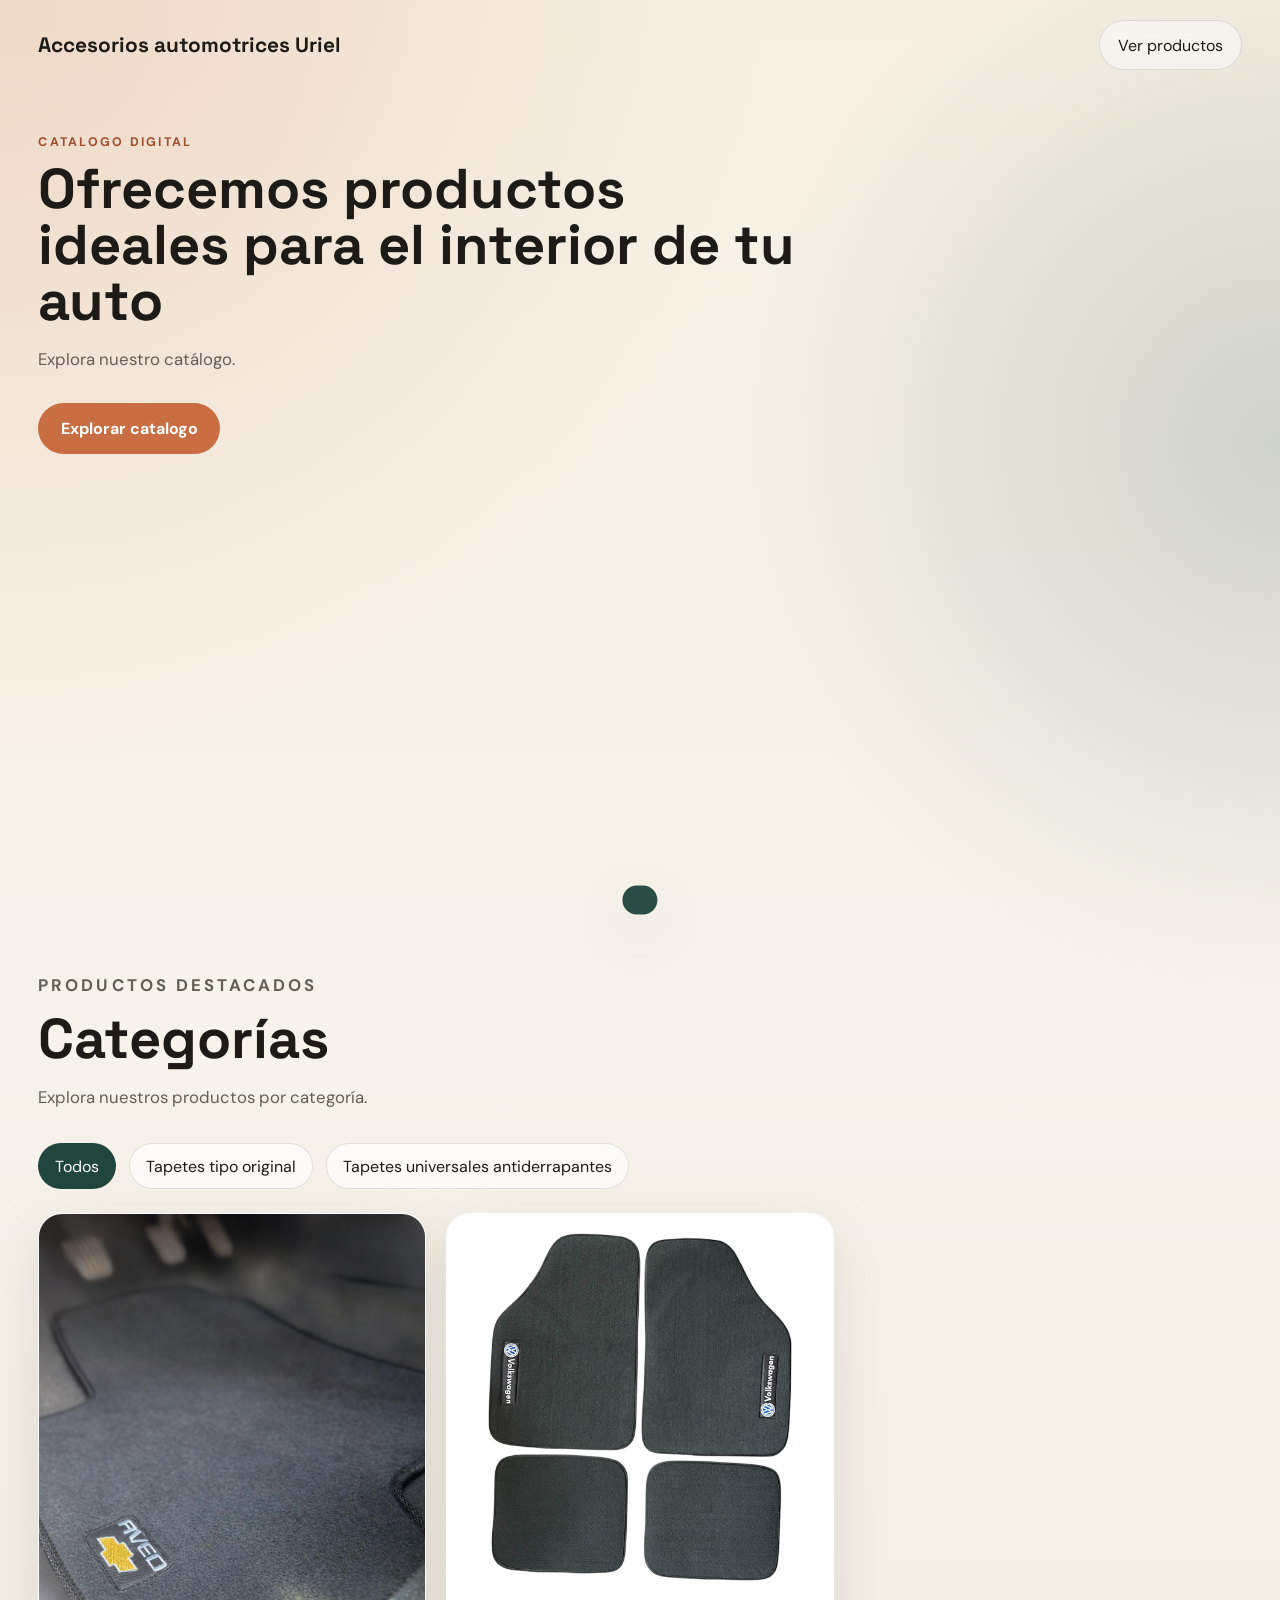
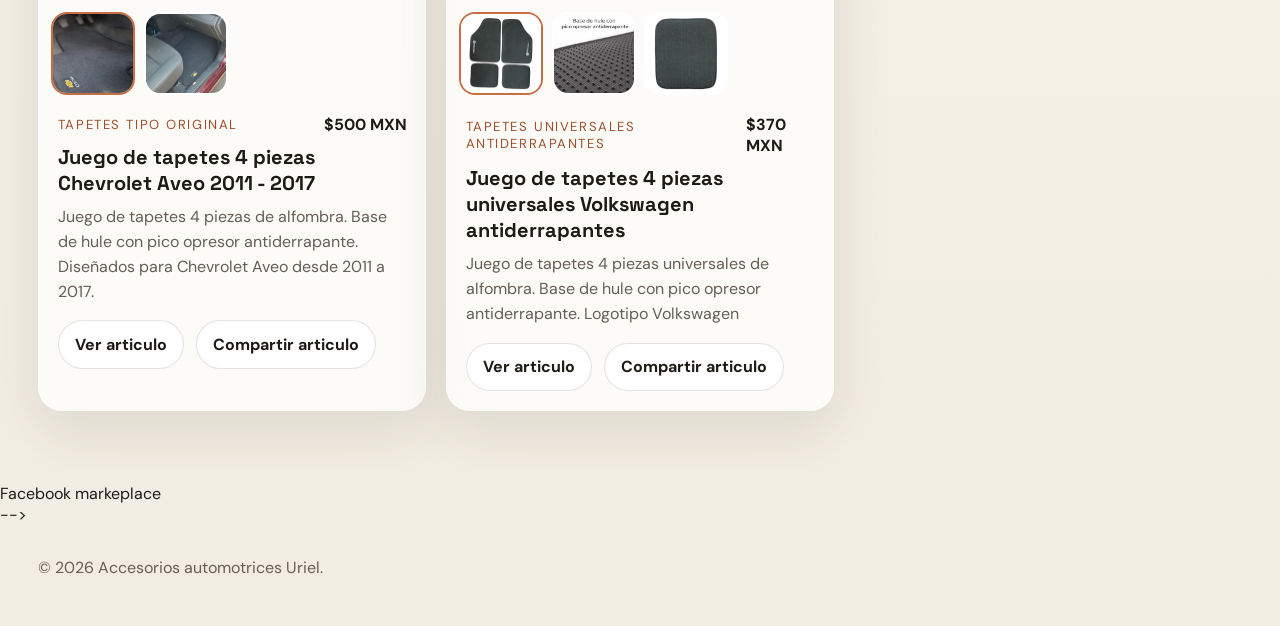
==== commit d2ab8005: "Update index.html" ====
--- a/index.html
+++ b/index.html
@@ -23,11 +23,11 @@
         <p class="eyebrow">Catalogo digital</p>
         <h2>Ofrecemos productos ideales para el interior de tu auto</h2>
         <p class="hero-text">
-         Contáctanos o explora nuestro catálogo.
+         Explora nuestro catálogo.
         </p>
         <div class="hero-actions">
           <a class="button primary" href="#catalogo">Explorar catalogo</a>
-          <a class="button secondary" href="#contacto">Contacto</a>
+          <!-- <a class="button secondary" href="#contacto">Contacto</a> -->
         </div>
       </div>
       <!-- 
@@ -84,7 +84,7 @@
       </div>
     </section>
     -->
-    
+    <!-- 
     <section class="section section-light" id="contacto">
       <div class="contact-card">
         <div>
@@ -100,7 +100,7 @@
       </div>
     </section>
   </main>
-
+  -->
   <footer class="footer">
     <p>© 2026 Accesorios automotrices Uriel.</p>
   </footer>
--- a/styles.css
+++ b/styles.css
@@ -221,7 +221,7 @@
 
 .product-card img {
   width: 100%;
-  aspect-ratio: 4 / 3;
+  aspect-ratio: 1 / 1;
   object-fit: cover;
   display: block;
 }
@@ -496,7 +496,7 @@
 
 .detail-main-image {
   width: 100%;
-  aspect-ratio: 4 / 3;
+  aspect-ratio: 1 / 1;
   object-fit: cover;
   border-radius: 20px;
   background: #f0eadf;
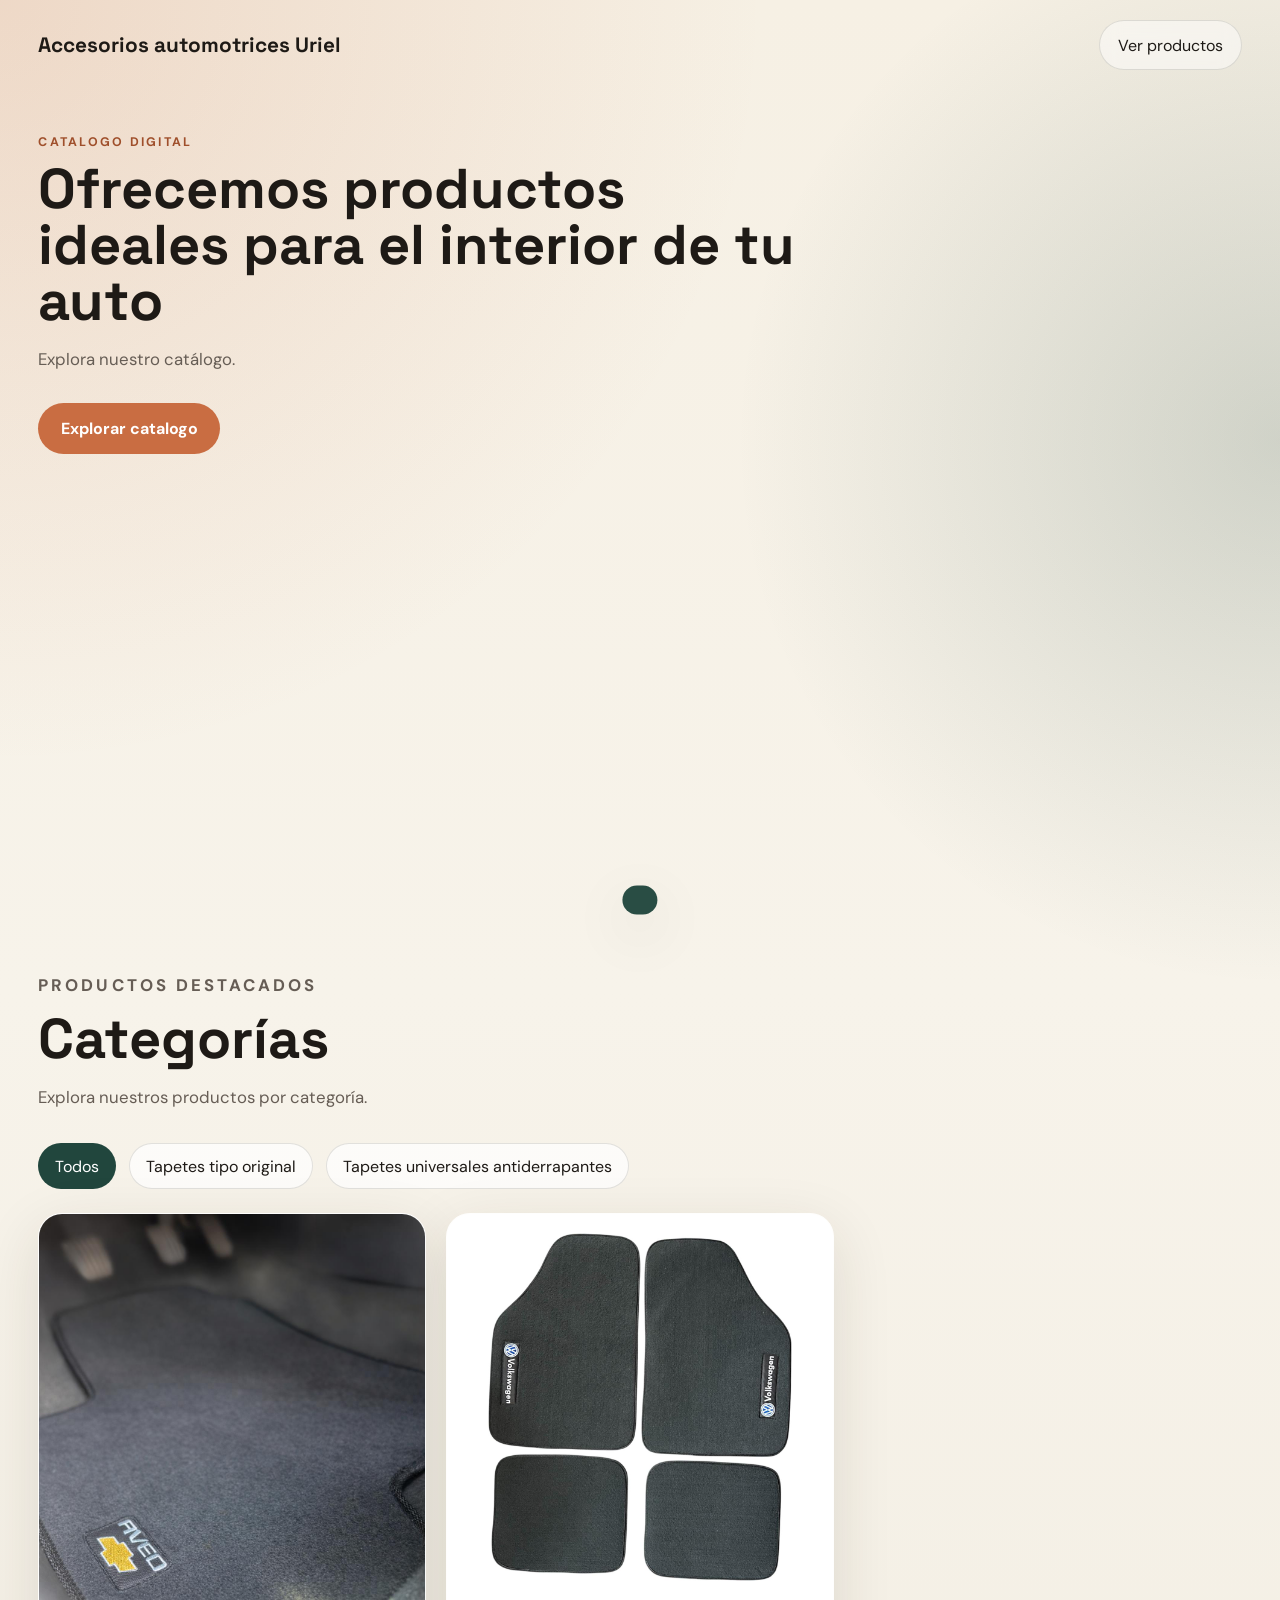
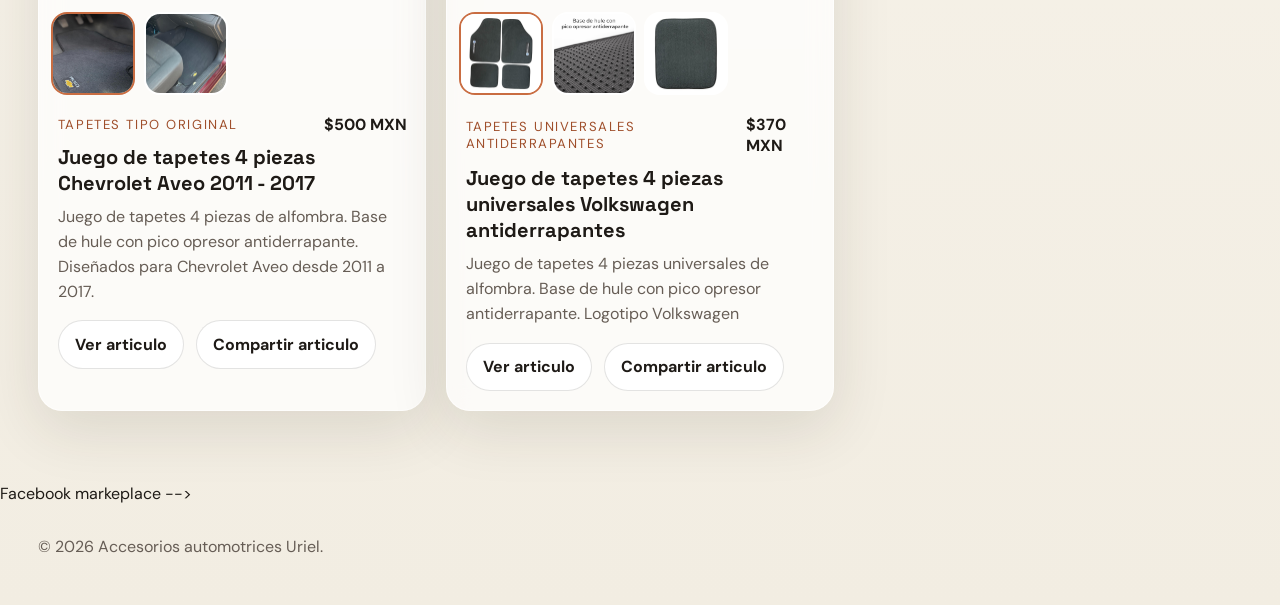
==== commit 0eaebafe: "Update index.html" ====
--- a/index.html
+++ b/index.html
@@ -99,8 +99,9 @@
         </div>
       </div>
     </section>
+    -->
   </main>
-  -->
+  
   <footer class="footer">
     <p>© 2026 Accesorios automotrices Uriel.</p>
   </footer>
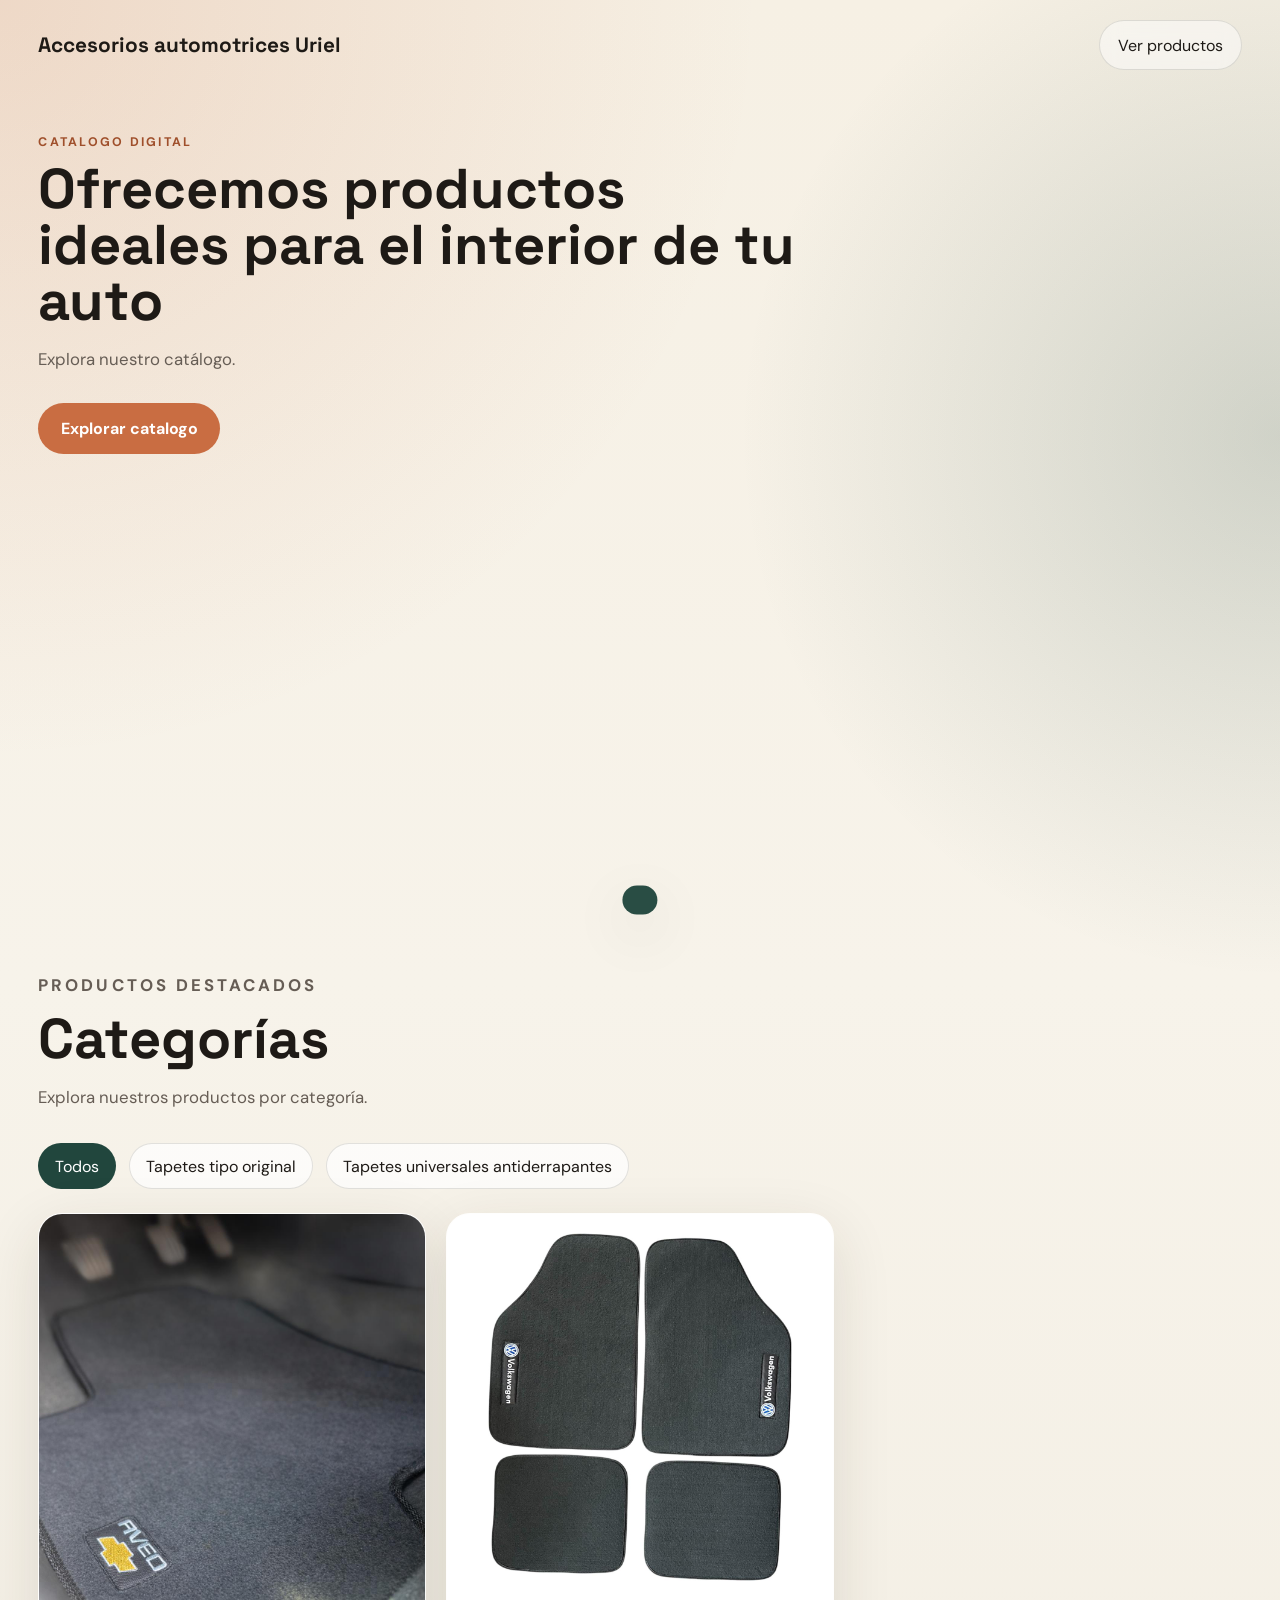
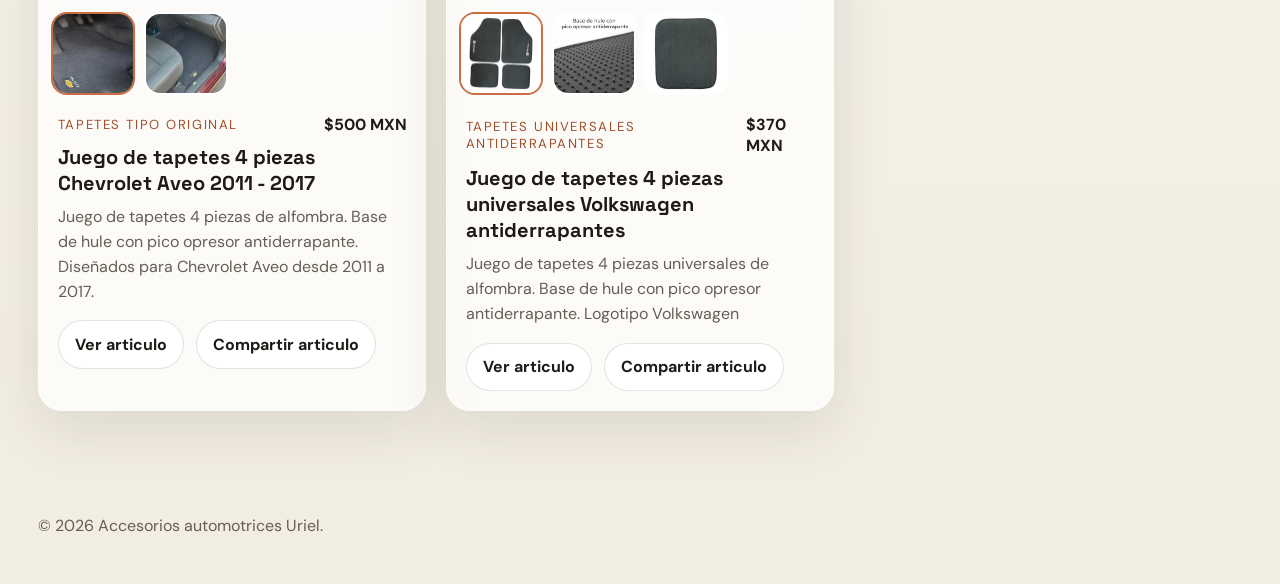
==== commit 52676806: "Update index.html" ====
--- a/index.html
+++ b/index.html
@@ -93,8 +93,8 @@
           <p>Contáctanos para compras, pedidos o cotizaciones.</p>
         </div>
         <div class="contact-links">
-          <!-- <a href="https://wa.me/5210000000000" target="_blank" rel="noreferrer">WhatsApp</a> -->
-          <!-- <a href="mailto:ventas@tutienda.com">ventas@tutienda.com</a> -->
+          <a href="https://wa.me/5210000000000" target="_blank" rel="noreferrer">WhatsApp</a>
+          <a href="mailto:ventas@tutienda.com">ventas@tutienda.com</a>
           <a href="https://www.facebook.com/marketplace/profile/100003612655198/" target="_blank" rel="noreferrer">Facebook markeplace</a>
         </div>
       </div>
